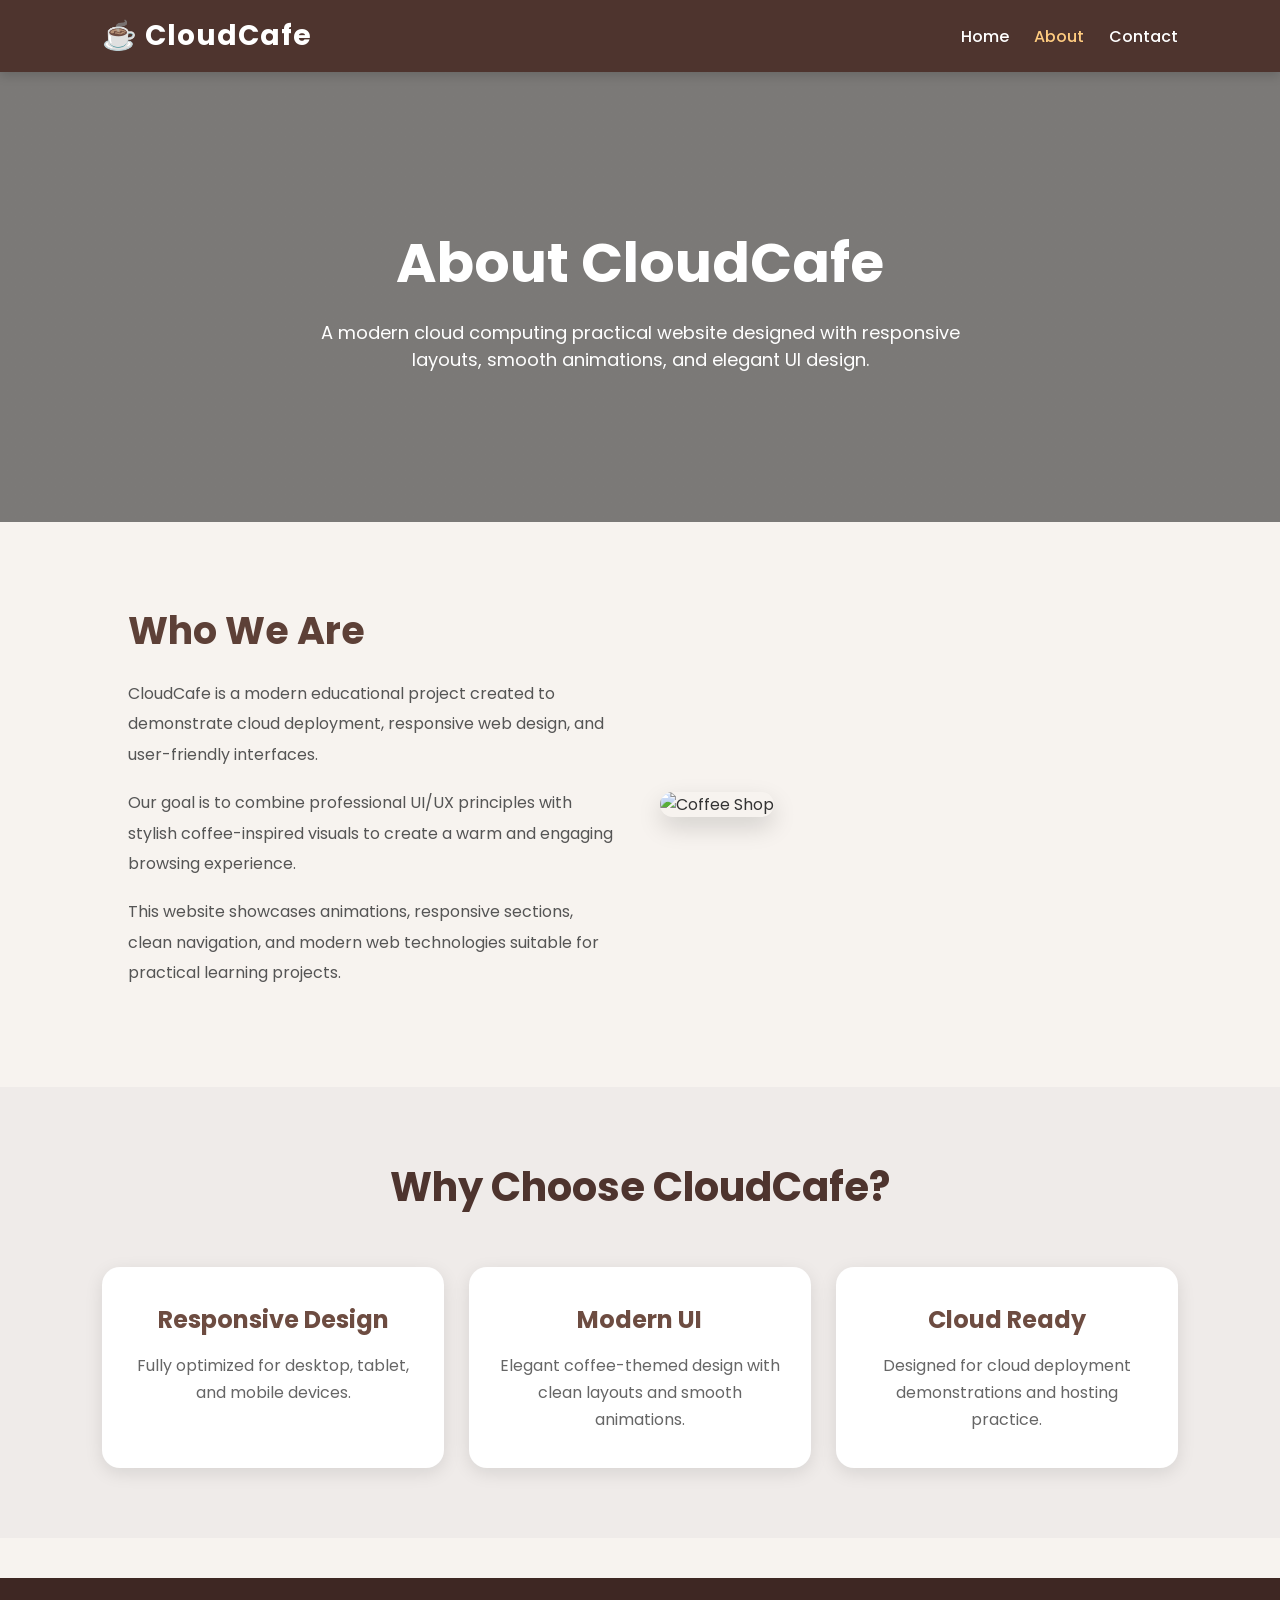
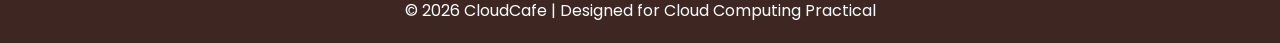
==== about.html @ df2002ba "Create about.html" ====
<!DOCTYPE html>
<html lang="en">
<head>
    <meta charset="UTF-8">
    <meta name="viewport" content="width=device-width, initial-scale=1.0">
    <title>About - CloudCafe</title>

    <!-- Google Font -->
    <link rel="preconnect" href="https://fonts.googleapis.com">
    <link rel="preconnect" href="https://fonts.gstatic.com" crossorigin>
    <link href="https://fonts.googleapis.com/css2?family=Poppins:wght@300;400;500;600;700&display=swap" rel="stylesheet">

    <style>
        *{
            margin:0;
            padding:0;
            box-sizing:border-box;
            font-family:'Poppins', sans-serif;
        }

        body{
            background:#f7f3ef;
            color:#333;
            overflow-x:hidden;
        }

        /* NAVBAR */
        header{
            background:#4e342e;
            padding:15px 8%;
            position:sticky;
            top:0;
            z-index:1000;
            box-shadow:0 4px 10px rgba(0,0,0,0.15);
        }

        .navbar{
            display:flex;
            justify-content:space-between;
            align-items:center;
        }

        .logo{
            font-size:28px;
            font-weight:700;
            color:white;
            letter-spacing:1px;
        }

        .nav-links{
            display:flex;
            gap:25px;
        }

        .nav-links a{
            text-decoration:none;
            color:white;
            font-weight:500;
            transition:0.3s;
            position:relative;
        }

        .nav-links a:hover,
        .nav-links .active{
            color:#ffcc80;
        }

        .nav-links a::after{
            content:'';
            position:absolute;
            width:0%;
            height:2px;
            left:0;
            bottom:-5px;
            background:#ffcc80;
            transition:0.3s;
        }

        .nav-links a:hover::after{
            width:100%;
        }

        /* HERO SECTION */
        .page-banner{
            height:50vh;
            background:
            linear-gradient(rgba(0,0,0,0.5), rgba(0,0,0,0.5)),
            url('https://images.unsplash.com/photo-1495474472287-4d71bcdd2085?q=80&w=1400&auto=format&fit=crop');
            background-size:cover;
            background-position:center;
            display:flex;
            flex-direction:column;
            justify-content:center;
            align-items:center;
            text-align:center;
            color:white;
            padding:20px;
        }

        .page-banner h1{
            font-size:55px;
            margin-bottom:15px;
            animation:fadeDown 1s ease;
        }

        .page-banner p{
            max-width:700px;
            font-size:18px;
            animation:fadeUp 1.2s ease;
        }

        /* CONTENT */
        .content-section{
            padding:80px 10%;
            display:grid;
            grid-template-columns:repeat(auto-fit, minmax(320px,1fr));
            gap:40px;
            align-items:center;
        }

        .content-text h2{
            font-size:38px;
            color:#5d4037;
            margin-bottom:20px;
        }

        .content-text p{
            line-height:1.9;
            margin-bottom:18px;
            color:#555;
        }

        .content-image img{
            width:100%;
            border-radius:20px;
            box-shadow:0 10px 25px rgba(0,0,0,0.15);
            transition:0.4s;
        }

        .content-image img:hover{
            transform:scale(1.03);
        }

        /* FEATURES */
        .features{
            background:#efebe9;
            padding:70px 8%;
            text-align:center;
        }

        .features h2{
            font-size:40px;
            color:#4e342e;
            margin-bottom:50px;
        }

        .feature-grid{
            display:grid;
            grid-template-columns:repeat(auto-fit, minmax(250px,1fr));
            gap:25px;
        }

        .feature-card{
            background:white;
            padding:35px 25px;
            border-radius:18px;
            box-shadow:0 5px 18px rgba(0,0,0,0.1);
            transition:0.4s;
        }

        .feature-card:hover{
            transform:translateY(-10px);
        }

        .feature-card h3{
            color:#6d4c41;
            margin-bottom:15px;
            font-size:24px;
        }

        .feature-card p{
            color:#666;
            line-height:1.7;
        }

        /* FOOTER */
        footer{
            background:#3e2723;
            color:white;
            text-align:center;
            padding:20px;
            margin-top:40px;
        }

        /* ANIMATIONS */
        @keyframes fadeDown{
            from{
                opacity:0;
                transform:translateY(-30px);
            }
            to{
                opacity:1;
                transform:translateY(0);
            }
        }

        @keyframes fadeUp{
            from{
                opacity:0;
                transform:translateY(30px);
            }
            to{
                opacity:1;
                transform:translateY(0);
            }
        }

        /* RESPONSIVE */
        @media(max-width:768px){

            .navbar{
                flex-direction:column;
                gap:15px;
            }

            .page-banner h1{
                font-size:40px;
            }

            .content-text h2{
                font-size:30px;
            }
        }
    </style>
</head>

<body>

    <!-- HEADER -->
    <header>
        <nav class="navbar">
            <div class="logo">☕ CloudCafe</div>

            <div class="nav-links">
                <a href="index.html">Home</a>
                <a href="about.html" class="active">About</a>
                <a href="contact.html">Contact</a>
            </div>
        </nav>
    </header>

    <!-- HERO -->
    <section class="page-banner">
        <h1>About CloudCafe</h1>
        <p>
            A modern cloud computing practical website designed with
            responsive layouts, smooth animations, and elegant UI design.
        </p>
    </section>

    <!-- ABOUT CONTENT -->
    <section class="content-section">

        <div class="content-text">
            <h2>Who We Are</h2>

            <p>
                CloudCafe is a modern educational project created to
                demonstrate cloud deployment, responsive web design,
                and user-friendly interfaces.
            </p>

            <p>
                Our goal is to combine professional UI/UX principles
                with stylish coffee-inspired visuals to create a warm
                and engaging browsing experience.
            </p>

            <p>
                This website showcases animations, responsive sections,
                clean navigation, and modern web technologies suitable
                for practical learning projects.
            </p>
        </div>

        <div class="content-image">
            <img src="https://images.unsplash.com/photo-1509042239860-f550ce710b93?q=80&w=1200&auto=format&fit=crop" alt="Coffee Shop">
        </div>

    </section>

    <!-- FEATURES -->
    <section class="features">

        <h2>Why Choose CloudCafe?</h2>

        <div class="feature-grid">

            <div class="feature-card">
                <h3>Responsive Design</h3>
                <p>
                    Fully optimized for desktop, tablet, and mobile devices.
                </p>
            </div>

            <div class="feature-card">
                <h3>Modern UI</h3>
                <p>
                    Elegant coffee-themed design with clean layouts and smooth animations.
                </p>
            </div>

            <div class="feature-card">
                <h3>Cloud Ready</h3>
                <p>
                    Designed for cloud deployment demonstrations and hosting practice.
                </p>
            </div>

        </div>

    </section>

    <!-- FOOTER -->
    <footer>
        <p>©️ 2026 CloudCafe | Designed for Cloud Computing Practical</p>
    </footer>

</body>
</html>
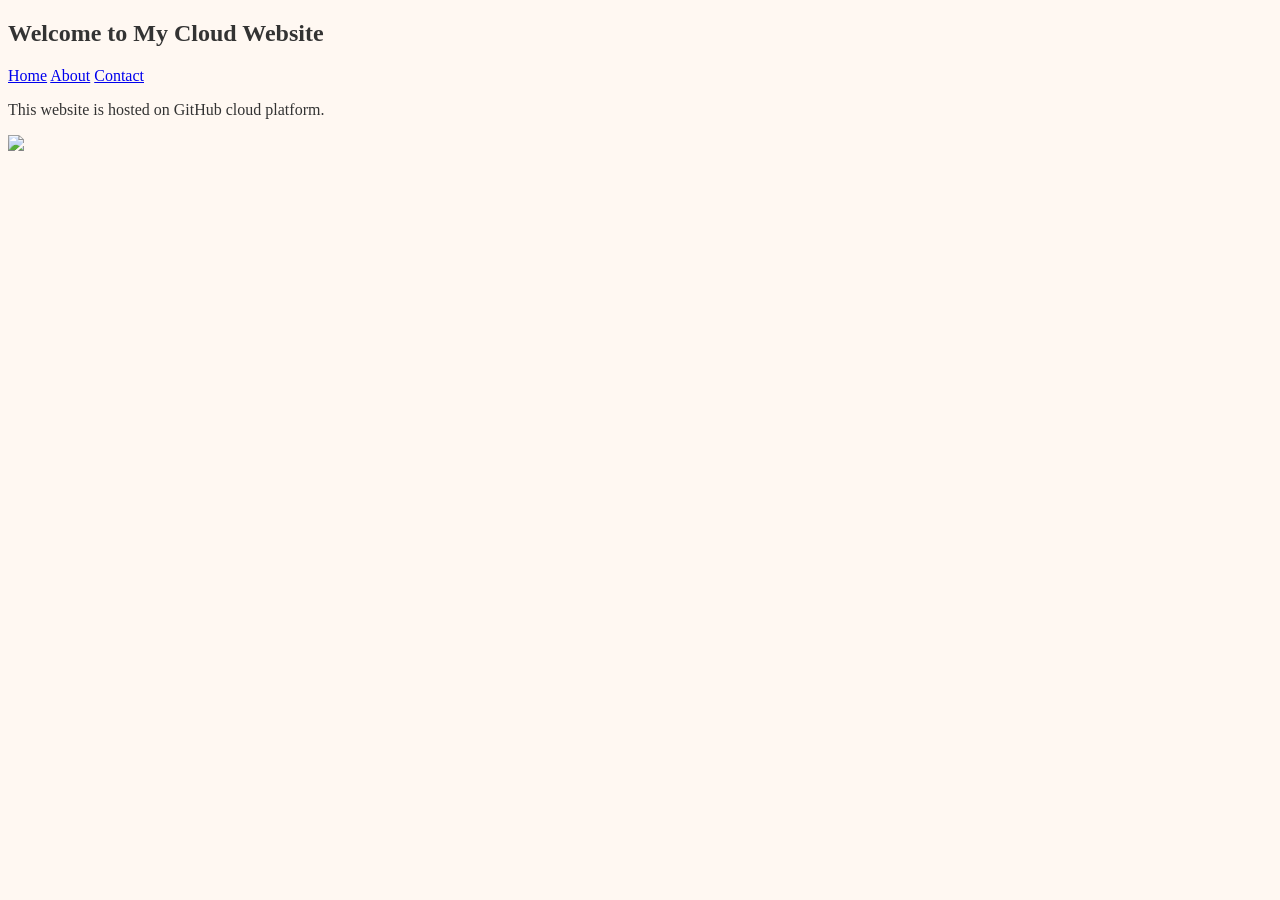
==== commit c6afd76c: "Update about.html" ====
--- a/about.html
+++ b/about.html
@@ -3,328 +3,34 @@
 <head>
     <meta charset="UTF-8">
     <meta name="viewport" content="width=device-width, initial-scale=1.0">
-    <title>About - CloudCafe</title>
+    <title>My Cloud Website</title>
 
-    <!-- Google Font -->
-    <link rel="preconnect" href="https://fonts.googleapis.com">
-    <link rel="preconnect" href="https://fonts.gstatic.com" crossorigin>
-    <link href="https://fonts.googleapis.com/css2?family=Poppins:wght@300;400;500;600;700&display=swap" rel="stylesheet">
-
-    <style>
-        *{
-            margin:0;
-            padding:0;
-            box-sizing:border-box;
-            font-family:'Poppins', sans-serif;
-        }
-
-        body{
-            background:#f7f3ef;
-            color:#333;
-            overflow-x:hidden;
-        }
-
-        /* NAVBAR */
-        header{
-            background:#4e342e;
-            padding:15px 8%;
-            position:sticky;
-            top:0;
-            z-index:1000;
-            box-shadow:0 4px 10px rgba(0,0,0,0.15);
-        }
-
-        .navbar{
-            display:flex;
-            justify-content:space-between;
-            align-items:center;
-        }
-
-        .logo{
-            font-size:28px;
-            font-weight:700;
-            color:white;
-            letter-spacing:1px;
-        }
-
-        .nav-links{
-            display:flex;
-            gap:25px;
-        }
-
-        .nav-links a{
-            text-decoration:none;
-            color:white;
-            font-weight:500;
-            transition:0.3s;
-            position:relative;
-        }
-
-        .nav-links a:hover,
-        .nav-links .active{
-            color:#ffcc80;
-        }
-
-        .nav-links a::after{
-            content:'';
-            position:absolute;
-            width:0%;
-            height:2px;
-            left:0;
-            bottom:-5px;
-            background:#ffcc80;
-            transition:0.3s;
-        }
-
-        .nav-links a:hover::after{
-            width:100%;
-        }
-
-        /* HERO SECTION */
-        .page-banner{
-            height:50vh;
-            background:
-            linear-gradient(rgba(0,0,0,0.5), rgba(0,0,0,0.5)),
-            url('https://images.unsplash.com/photo-1495474472287-4d71bcdd2085?q=80&w=1400&auto=format&fit=crop');
-            background-size:cover;
-            background-position:center;
-            display:flex;
-            flex-direction:column;
-            justify-content:center;
-            align-items:center;
-            text-align:center;
-            color:white;
-            padding:20px;
-        }
-
-        .page-banner h1{
-            font-size:55px;
-            margin-bottom:15px;
-            animation:fadeDown 1s ease;
-        }
-
-        .page-banner p{
-            max-width:700px;
-            font-size:18px;
-            animation:fadeUp 1.2s ease;
-        }
-
-        /* CONTENT */
-        .content-section{
-            padding:80px 10%;
-            display:grid;
-            grid-template-columns:repeat(auto-fit, minmax(320px,1fr));
-            gap:40px;
-            align-items:center;
-        }
-
-        .content-text h2{
-            font-size:38px;
-            color:#5d4037;
-            margin-bottom:20px;
-        }
-
-        .content-text p{
-            line-height:1.9;
-            margin-bottom:18px;
-            color:#555;
-        }
-
-        .content-image img{
-            width:100%;
-            border-radius:20px;
-            box-shadow:0 10px 25px rgba(0,0,0,0.15);
-            transition:0.4s;
-        }
-
-        .content-image img:hover{
-            transform:scale(1.03);
-        }
-
-        /* FEATURES */
-        .features{
-            background:#efebe9;
-            padding:70px 8%;
-            text-align:center;
-        }
-
-        .features h2{
-            font-size:40px;
-            color:#4e342e;
-            margin-bottom:50px;
-        }
-
-        .feature-grid{
-            display:grid;
-            grid-template-columns:repeat(auto-fit, minmax(250px,1fr));
-            gap:25px;
-        }
-
-        .feature-card{
-            background:white;
-            padding:35px 25px;
-            border-radius:18px;
-            box-shadow:0 5px 18px rgba(0,0,0,0.1);
-            transition:0.4s;
-        }
-
-        .feature-card:hover{
-            transform:translateY(-10px);
-        }
-
-        .feature-card h3{
-            color:#6d4c41;
-            margin-bottom:15px;
-            font-size:24px;
-        }
-
-        .feature-card p{
-            color:#666;
-            line-height:1.7;
-        }
-
-        /* FOOTER */
-        footer{
-            background:#3e2723;
-            color:white;
-            text-align:center;
-            padding:20px;
-            margin-top:40px;
-        }
-
-        /* ANIMATIONS */
-        @keyframes fadeDown{
-            from{
-                opacity:0;
-                transform:translateY(-30px);
-            }
-            to{
-                opacity:1;
-                transform:translateY(0);
-            }
-        }
-
-        @keyframes fadeUp{
-            from{
-                opacity:0;
-                transform:translateY(30px);
-            }
-            to{
-                opacity:1;
-                transform:translateY(0);
-            }
-        }
-
-        /* RESPONSIVE */
-        @media(max-width:768px){
-
-            .navbar{
-                flex-direction:column;
-                gap:15px;
-            }
-
-            .page-banner h1{
-                font-size:40px;
-            }
-
-            .content-text h2{
-                font-size:30px;
-            }
-        }
-    </style>
+    <link rel="stylesheet" href="style.css">
 </head>
 
 <body>
 
-    <!-- HEADER -->
-    <header>
-        <nav class="navbar">
-            <div class="logo">☕ CloudCafe</div>
+    <section class="container">
 
-            <div class="nav-links">
-                <a href="index.html">Home</a>
-                <a href="about.html" class="active">About</a>
-                <a href="contact.html">Contact</a>
-            </div>
+        <h1>Welcome to My Cloud Website</h1>
+
+        <nav>
+            <a href="index.html">Home</a>
+            <a href="about.html">About</a>
+            <a href="contact.html">Contact</a>
         </nav>
-    </header>
 
-    <!-- HERO -->
-    <section class="page-banner">
-        <h1>About CloudCafe</h1>
         <p>
-            A modern cloud computing practical website designed with
-            responsive layouts, smooth animations, and elegant UI design.
+            This website is hosted on GitHub cloud platform.
         </p>
-    </section>
 
-    <!-- ABOUT CONTENT -->
-    <section class="content-section">
+        <div class="card">
 
-        <div class="content-text">
-            <h2>Who We Are</h2>
-
-            <p>
-                CloudCafe is a modern educational project created to
-                demonstrate cloud deployment, responsive web design,
-                and user-friendly interfaces.
-            </p>
-
-            <p>
-                Our goal is to combine professional UI/UX principles
-                with stylish coffee-inspired visuals to create a warm
-                and engaging browsing experience.
-            </p>
-
-            <p>
-                This website showcases animations, responsive sections,
-                clean navigation, and modern web technologies suitable
-                for practical learning projects.
-            </p>
-        </div>
-
-        <div class="content-image">
-            <img src="https://images.unsplash.com/photo-1509042239860-f550ce710b93?q=80&w=1200&auto=format&fit=crop" alt="Coffee Shop">
-        </div>
-
-    </section>
-
-    <!-- FEATURES -->
-    <section class="features">
-
-        <h2>Why Choose CloudCafe?</h2>
-
-        <div class="feature-grid">
-
-            <div class="feature-card">
-                <h3>Responsive Design</h3>
-                <p>
-                    Fully optimized for desktop, tablet, and mobile devices.
-                </p>
-            </div>
-
-            <div class="feature-card">
-                <h3>Modern UI</h3>
-                <p>
-                    Elegant coffee-themed design with clean layouts and smooth animations.
-                </p>
-            </div>
-
-            <div class="feature-card">
-                <h3>Cloud Ready</h3>
-                <p>
-                    Designed for cloud deployment demonstrations and hosting practice.
-                </p>
-            </div>
+            <img src="https://upload.wikimedia.org/wikipedia/en/0/08/Kyungdong_University.png">
 
         </div>
 
     </section>
 
-    <!-- FOOTER -->
-    <footer>
-        <p>©️ 2026 CloudCafe | Designed for Cloud Computing Practical</p>
-    </footer>
-
 </body>
 </html>
--- a/style.css
+++ b/style.css
@@ -0,0 +1,387 @@
+# Bakery Website – Full Code
+
+## index.html
+
+```html
+<!DOCTYPE html>
+<html lang="en">
+<head>
+    <meta charset="UTF-8">
+    <meta name="viewport" content="width=device-width, initial-scale=1.0">
+    <title>Sweet Crumbs Bakery</title>
+    <link rel="stylesheet" href="style.css">
+    <link href="https://fonts.googleapis.com/css2?family=Poppins:wght@300;400;500;600;700&display=swap" rel="stylesheet">
+</head>
+<body>
+
+<header>
+    <nav class="navbar">
+        <h1 class="logo">Sweet Crumbs</h1>
+
+        <ul class="nav-links">
+            <li><a href="#home">Home</a></li>
+            <li><a href="#about">About</a></li>
+            <li><a href="#menu">Menu</a></li>
+            <li><a href="#gallery">Gallery</a></li>
+            <li><a href="#contact">Contact</a></li>
+        </ul>
+    </nav>
+</header>
+
+<section class="hero" id="home">
+    <div class="hero-content">
+        <h2>Freshly Baked Happiness Every Day</h2>
+        <p>Delicious cakes, pastries, breads, and cookies made with love and premium ingredients.</p>
+        <a href="#menu" class="btn">Explore Menu</a>
+    </div>
+</section>
+
+<section class="about" id="about">
+    <div class="about-image">
+        <img src="https://images.unsplash.com/photo-1509440159596-0249088772ff?q=80&w=1200&auto=format&fit=crop" alt="Bakery">
+    </div>
+
+    <div class="about-text">
+        <h2>About Our Bakery</h2>
+        <p>
+            Sweet Crumbs Bakery has been serving freshly baked treats since 2018.
+            We specialize in artisan breads, custom cakes, cupcakes, cookies,
+            and pastries crafted with passion.
+        </p>
+
+        <p>
+            Every product is baked daily using fresh ingredients to bring warmth,
+            sweetness, and joy to your day.
+        </p>
+    </div>
+</section>
+
+<section class="menu" id="menu">
+    <h2 class="section-title">Our Special Menu</h2>
+
+    <div class="menu-container">
+
+        <div class="menu-card">
+            <img src="https://images.unsplash.com/photo-1578985545062-69928b1d9587?q=80&w=1200&auto=format&fit=crop" alt="Cake">
+            <h3>Chocolate Cake</h3>
+            <p>Rich chocolate layered cake with creamy frosting.</p>
+            <span>$18</span>
+        </div>
+
+        <div class="menu-card">
+            <img src="https://images.unsplash.com/photo-1555507036-ab794f4afe5a?q=80&w=1200&auto=format&fit=crop" alt="Cupcake">
+            <h3>Vanilla Cupcakes</h3>
+            <p>Soft cupcakes topped with buttercream frosting.</p>
+            <span>$10</span>
+        </div>
+
+        <div class="menu-card">
+            <img src="https://images.unsplash.com/photo-1509440159596-0249088772ff?q=80&w=1200&auto=format&fit=crop" alt="Bread">
+            <h3>Fresh Bread</h3>
+            <p>Warm artisan bread baked every morning.</p>
+            <span>$7</span>
+        </div>
+
+    </div>
+</section>
+
+<section class="gallery" id="gallery">
+    <h2 class="section-title">Bakery Gallery</h2>
+
+    <div class="gallery-container">
+        <img src="https://images.unsplash.com/photo-1486427944299-d1955d23e34d?q=80&w=1200&auto=format&fit=crop" alt="Gallery 1">
+        <img src="https://images.unsplash.com/photo-1519864600265-abb23847ef2c?q=80&w=1200&auto=format&fit=crop" alt="Gallery 2">
+        <img src="https://images.unsplash.com/photo-1464306076886-da185f6a9d05?q=80&w=1200&auto=format&fit=crop" alt="Gallery 3">
+        <img src="https://images.unsplash.com/photo-1517433670267-08bbd4be890f?q=80&w=1200&auto=format&fit=crop" alt="Gallery 4">
+    </div>
+</section>
+
+<section class="contact" id="contact">
+    <h2 class="section-title">Contact Us</h2>
+
+    <form class="contact-form">
+        <input type="text" placeholder="Your Name" required>
+        <input type="email" placeholder="Your Email" required>
+        <textarea rows="5" placeholder="Your Message"></textarea>
+        <button type="submit">Send Message</button>
+    </form>
+</section>
+
+<footer>
+    <p>© 2026 Sweet Crumbs Bakery | All Rights Reserved</p>
+</footer>
+
+</body>
+</html>
+```
+
+---
+
+## style.css
+
+```css
+*{
+    margin:0;
+    padding:0;
+    box-sizing:border-box;
+    font-family:'Poppins',sans-serif;
+}
+
+body{
+    background:#fff8f2;
+    color:#333;
+}
+
+header{
+    background:#5d4037;
+    padding:18px 8%;
+    position:sticky;
+    top:0;
+    z-index:1000;
+}
+
+.navbar{
+    display:flex;
+    justify-content:space-between;
+    align-items:center;
+}
+
+.logo{
+    color:white;
+    font-size:30px;
+}
+
+.nav-links{
+    display:flex;
+    gap:25px;
+    list-style:none;
+}
+
+.nav-links a{
+    color:white;
+    text-decoration:none;
+    font-weight:500;
+    transition:0.3s;
+}
+
+.nav-links a:hover{
+    color:#ffcc80;
+}
+
+.hero{
+    height:90vh;
+    background:
+    linear-gradient(rgba(0,0,0,0.5),rgba(0,0,0,0.5)),
+    url('https://images.unsplash.com/photo-1517433670267-08bbd4be890f?q=80&w=1600&auto=format&fit=crop');
+
+    background-size:cover;
+    background-position:center;
+
+    display:flex;
+    justify-content:center;
+    align-items:center;
+    text-align:center;
+    padding:20px;
+}
+
+.hero-content h2{
+    font-size:60px;
+    color:white;
+    margin-bottom:20px;
+}
+
+.hero-content p{
+    color:white;
+    font-size:20px;
+    margin-bottom:30px;
+}
+
+.btn{
+    display:inline-block;
+    padding:14px 35px;
+    background:#ffb74d;
+    color:#4e342e;
+    text-decoration:none;
+    border-radius:40px;
+    font-weight:600;
+    transition:0.3s;
+}
+
+.btn:hover{
+    background:#ffe0b2;
+}
+
+.about{
+    padding:90px 10%;
+    display:grid;
+    grid-template-columns:repeat(auto-fit,minmax(320px,1fr));
+    gap:50px;
+    align-items:center;
+}
+
+.about-image img{
+    width:100%;
+    border-radius:20px;
+}
+
+.about-text h2{
+    font-size:42px;
+    color:#5d4037;
+    margin-bottom:20px;
+}
+
+.about-text p{
+    line-height:1.8;
+    margin-bottom:15px;
+}
+
+.section-title{
+    text-align:center;
+    font-size:42px;
+    color:#5d4037;
+    margin-bottom:50px;
+}
+
+.menu{
+    padding:90px 8%;
+    background:#f7ede4;
+}
+
+.menu-container{
+    display:grid;
+    grid-template-columns:repeat(auto-fit,minmax(280px,1fr));
+    gap:30px;
+}
+
+.menu-card{
+    background:white;
+    border-radius:20px;
+    overflow:hidden;
+    box-shadow:0 5px 15px rgba(0,0,0,0.1);
+    transition:0.3s;
+}
+
+.menu-card:hover{
+    transform:translateY(-10px);
+}
+
+.menu-card img{
+    width:100%;
+    height:250px;
+    object-fit:cover;
+}
+
+.menu-card h3{
+    font-size:28px;
+    color:#5d4037;
+    margin:20px;
+}
+
+.menu-card p{
+    margin:0 20px 20px;
+    color:#666;
+}
+
+.menu-card span{
+    display:block;
+    margin:0 20px 25px;
+    font-size:22px;
+    color:#ff9800;
+    font-weight:bold;
+}
+
+.gallery{
+    padding:90px 8%;
+}
+
+.gallery-container{
+    display:grid;
+    grid-template-columns:repeat(auto-fit,minmax(250px,1fr));
+    gap:20px;
+}
+
+.gallery-container img{
+    width:100%;
+    height:260px;
+    object-fit:cover;
+    border-radius:18px;
+    transition:0.3s;
+}
+
+.gallery-container img:hover{
+    transform:scale(1.04);
+}
+
+.contact{
+    padding:90px 8%;
+    background:#f7ede4;
+}
+
+.contact-form{
+    max-width:700px;
+    margin:auto;
+    display:flex;
+    flex-direction:column;
+    gap:20px;
+}
+
+.contact-form input,
+.contact-form textarea{
+    padding:16px;
+    border:none;
+    border-radius:10px;
+    font-size:16px;
+}
+
+.contact-form button{
+    padding:16px;
+    background:#5d4037;
+    color:white;
+    border:none;
+    border-radius:10px;
+    font-size:18px;
+    cursor:pointer;
+    transition:0.3s;
+}
+
+.contact-form button:hover{
+    background:#8d6e63;
+}
+
+footer{
+    background:#4e342e;
+    color:white;
+    text-align:center;
+    padding:20px;
+}
+
+@media(max-width:768px){
+
+    .navbar{
+        flex-direction:column;
+        gap:20px;
+    }
+
+    .nav-links{
+        flex-wrap:wrap;
+        justify-content:center;
+    }
+
+    .hero-content h2{
+        font-size:40px;
+    }
+
+}
+```
+
+---
+
+## How To Run
+
+1. Create a folder named `bakery-website`
+2. Create two files:
+
+   * `index.html`
+   * `style.css`
+3. Copy the code into the files.
+4. Open `index.html` in your browser.
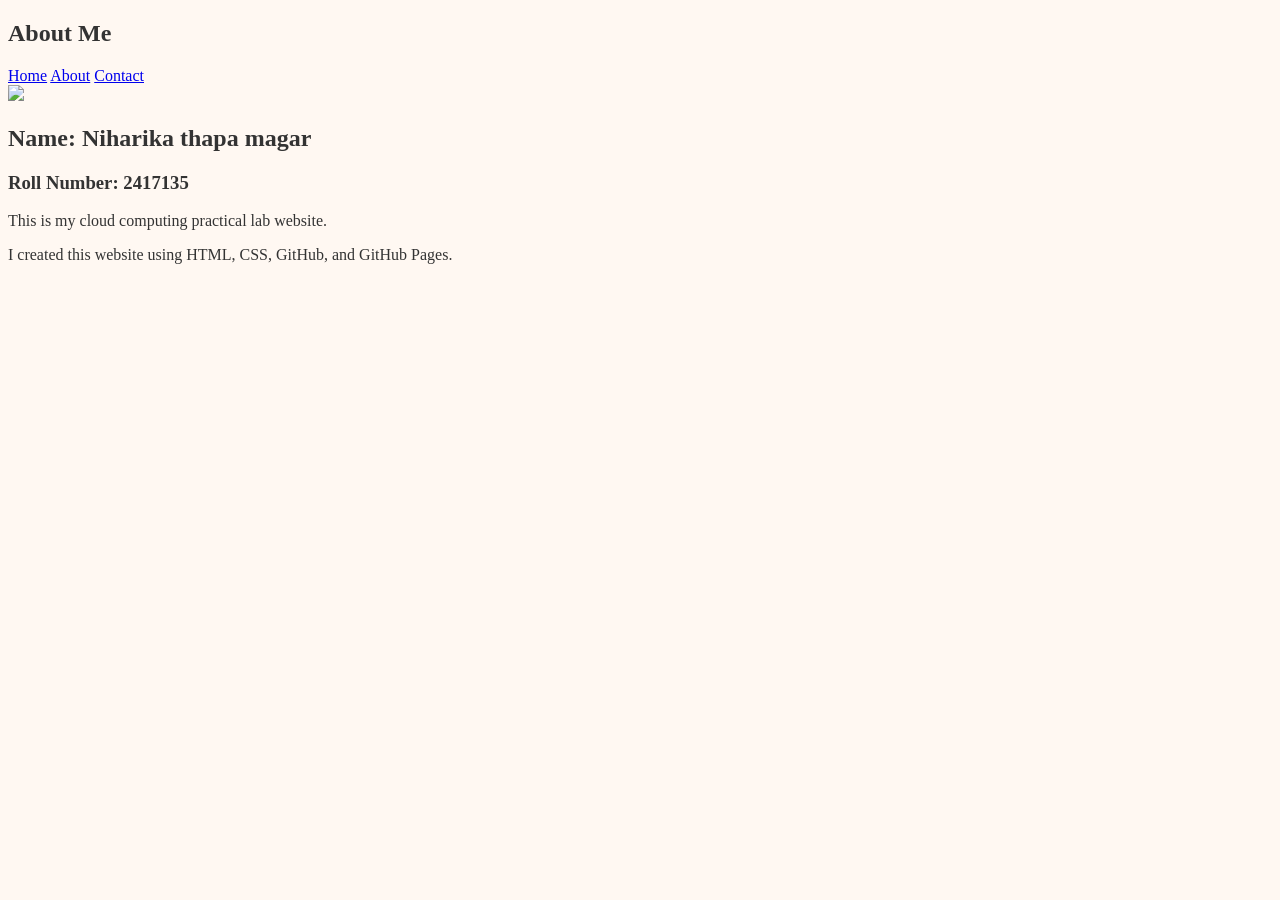
==== commit f3a9121b: "Update about.html" ====
--- a/about.html
+++ b/about.html
@@ -3,7 +3,7 @@
 <head>
     <meta charset="UTF-8">
     <meta name="viewport" content="width=device-width, initial-scale=1.0">
-    <title>My Cloud Website</title>
+    <title>About Me</title>
 
     <link rel="stylesheet" href="style.css">
 </head>
@@ -12,7 +12,7 @@
 
     <section class="container">
 
-        <h1>Welcome to My Cloud Website</h1>
+        <h1>About Me</h1>
 
         <nav>
             <a href="index.html">Home</a>
@@ -20,13 +20,23 @@
             <a href="contact.html">Contact</a>
         </nav>
 
-        <p>
-            This website is hosted on GitHub cloud platform.
-        </p>
-
         <div class="card">
 
-            <img src="https://upload.wikimedia.org/wikipedia/en/0/08/Kyungdong_University.png">
+            <img class="profile"
+            src="https://cdn-icons-png.flaticon.com/512/6997/6997662.png">
+
+            <h2>Name: Niharika thapa magar</h2>
+
+            <h3>Roll Number: 2417135</h3>
+
+            <p>
+                This is my cloud computing practical lab website.
+            </p>
+
+            <p>
+                I created this website using HTML, CSS, GitHub,
+                and GitHub Pages.
+            </p>
 
         </div>
 
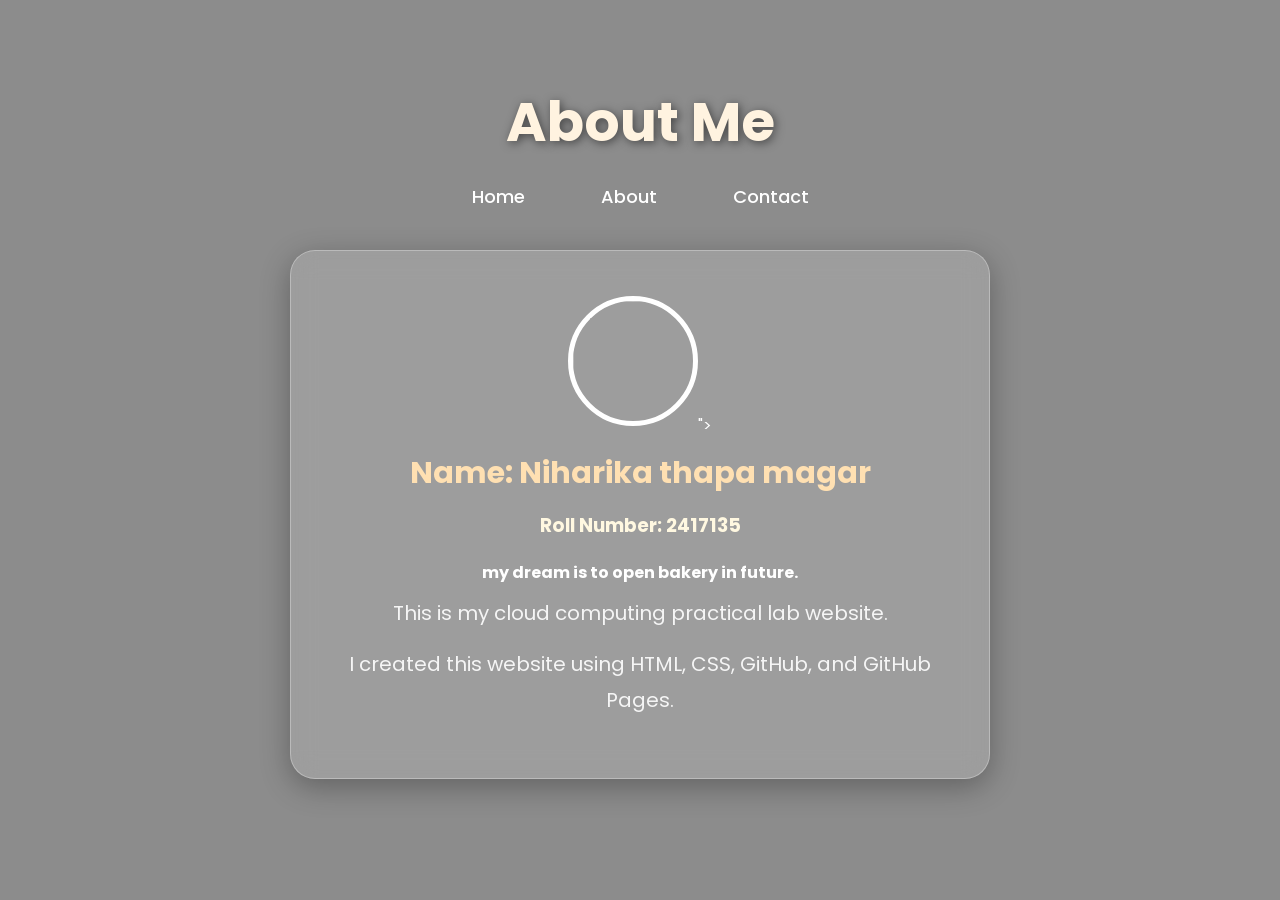
==== commit 3475869d: "Update about.html" ====
--- a/about.html
+++ b/about.html
@@ -23,11 +23,12 @@
         <div class="card">
 
             <img class="profile"
-            src="https://cdn-icons-png.flaticon.com/512/6997/6997662.png">
+            src="<img class="profile" src="photo.jpg">">
 
             <h2>Name: Niharika thapa magar</h2>
 
             <h3>Roll Number: 2417135</h3>
+            <h4>my dream is to open bakery in future.</h4>
 
             <p>
                 This is my cloud computing practical lab website.
--- a/style.css
+++ b/style.css
@@ -1,387 +1,152 @@
-# Bakery Website – Full Code
+@import url('https://fonts.googleapis.com/css2?family=Poppins:wght@300;400;500;600;700&display=swap');
 
-## index.html
-
-```html
-<!DOCTYPE html>
-<html lang="en">
-<head>
-    <meta charset="UTF-8">
-    <meta name="viewport" content="width=device-width, initial-scale=1.0">
-    <title>Sweet Crumbs Bakery</title>
-    <link rel="stylesheet" href="style.css">
-    <link href="https://fonts.googleapis.com/css2?family=Poppins:wght@300;400;500;600;700&display=swap" rel="stylesheet">
-</head>
-<body>
-
-<header>
-    <nav class="navbar">
-        <h1 class="logo">Sweet Crumbs</h1>
-
-        <ul class="nav-links">
-            <li><a href="#home">Home</a></li>
-            <li><a href="#about">About</a></li>
-            <li><a href="#menu">Menu</a></li>
-            <li><a href="#gallery">Gallery</a></li>
-            <li><a href="#contact">Contact</a></li>
-        </ul>
-    </nav>
-</header>
-
-<section class="hero" id="home">
-    <div class="hero-content">
-        <h2>Freshly Baked Happiness Every Day</h2>
-        <p>Delicious cakes, pastries, breads, and cookies made with love and premium ingredients.</p>
-        <a href="#menu" class="btn">Explore Menu</a>
-    </div>
-</section>
-
-<section class="about" id="about">
-    <div class="about-image">
-        <img src="https://images.unsplash.com/photo-1509440159596-0249088772ff?q=80&w=1200&auto=format&fit=crop" alt="Bakery">
-    </div>
-
-    <div class="about-text">
-        <h2>About Our Bakery</h2>
-        <p>
-            Sweet Crumbs Bakery has been serving freshly baked treats since 2018.
-            We specialize in artisan breads, custom cakes, cupcakes, cookies,
-            and pastries crafted with passion.
-        </p>
-
-        <p>
-            Every product is baked daily using fresh ingredients to bring warmth,
-            sweetness, and joy to your day.
-        </p>
-    </div>
-</section>
-
-<section class="menu" id="menu">
-    <h2 class="section-title">Our Special Menu</h2>
-
-    <div class="menu-container">
-
-        <div class="menu-card">
-            <img src="https://images.unsplash.com/photo-1578985545062-69928b1d9587?q=80&w=1200&auto=format&fit=crop" alt="Cake">
-            <h3>Chocolate Cake</h3>
-            <p>Rich chocolate layered cake with creamy frosting.</p>
-            <span>$18</span>
-        </div>
-
-        <div class="menu-card">
-            <img src="https://images.unsplash.com/photo-1555507036-ab794f4afe5a?q=80&w=1200&auto=format&fit=crop" alt="Cupcake">
-            <h3>Vanilla Cupcakes</h3>
-            <p>Soft cupcakes topped with buttercream frosting.</p>
-            <span>$10</span>
-        </div>
-
-        <div class="menu-card">
-            <img src="https://images.unsplash.com/photo-1509440159596-0249088772ff?q=80&w=1200&auto=format&fit=crop" alt="Bread">
-            <h3>Fresh Bread</h3>
-            <p>Warm artisan bread baked every morning.</p>
-            <span>$7</span>
-        </div>
-
-    </div>
-</section>
-
-<section class="gallery" id="gallery">
-    <h2 class="section-title">Bakery Gallery</h2>
-
-    <div class="gallery-container">
-        <img src="https://images.unsplash.com/photo-1486427944299-d1955d23e34d?q=80&w=1200&auto=format&fit=crop" alt="Gallery 1">
-        <img src="https://images.unsplash.com/photo-1519864600265-abb23847ef2c?q=80&w=1200&auto=format&fit=crop" alt="Gallery 2">
-        <img src="https://images.unsplash.com/photo-1464306076886-da185f6a9d05?q=80&w=1200&auto=format&fit=crop" alt="Gallery 3">
-        <img src="https://images.unsplash.com/photo-1517433670267-08bbd4be890f?q=80&w=1200&auto=format&fit=crop" alt="Gallery 4">
-    </div>
-</section>
-
-<section class="contact" id="contact">
-    <h2 class="section-title">Contact Us</h2>
-
-    <form class="contact-form">
-        <input type="text" placeholder="Your Name" required>
-        <input type="email" placeholder="Your Email" required>
-        <textarea rows="5" placeholder="Your Message"></textarea>
-        <button type="submit">Send Message</button>
-    </form>
-</section>
-
-<footer>
-    <p>© 2026 Sweet Crumbs Bakery | All Rights Reserved</p>
-</footer>
-
-</body>
-</html>
-```
-
----
-
-## style.css
-
-```css
 *{
     margin:0;
     padding:0;
     box-sizing:border-box;
-    font-family:'Poppins',sans-serif;
+    font-family:'Poppins', sans-serif;
 }
 
 body{
-    background:#fff8f2;
-    color:#333;
+
+    background:
+    linear-gradient(rgba(0,0,0,0.45),
+    rgba(0,0,0,0.45)),
+
+    url('https://images.unsplash.com/photo-1495474472287-4d71bcdd2085?q=80&w=1600&auto=format&fit=crop');
+
+    background-size:cover;
+    background-position:center;
+    background-attachment:fixed;
+
+    min-height:100vh;
+    color:white;
 }
 
-header{
-    background:#5d4037;
-    padding:18px 8%;
-    position:sticky;
-    top:0;
-    z-index:1000;
+/* MAIN CONTAINER */
+
+.container{
+    text-align:center;
+    padding:80px 20px;
 }
 
-.navbar{
-    display:flex;
-    justify-content:space-between;
-    align-items:center;
+/* TITLE */
+
+h1{
+    font-size:55px;
+    margin-bottom:20px;
+    color:#fff3e0;
+    text-shadow:2px 2px 10px rgba(0,0,0,0.5);
 }
 
-.logo{
-    color:white;
-    font-size:30px;
+/* NAVIGATION */
+
+nav{
+    margin-bottom:30px;
 }
 
-.nav-links{
-    display:flex;
-    gap:25px;
-    list-style:none;
-}
-
-.nav-links a{
+nav a{
+    text-decoration:none;
     color:white;
-    text-decoration:none;
+    margin:0 18px;
+    font-size:18px;
     font-weight:500;
+    padding:10px 18px;
+    border-radius:30px;
     transition:0.3s;
 }
 
-.nav-links a:hover{
-    color:#ffcc80;
+nav a:hover{
+    background:#ffb74d;
+    color:#4e342e;
 }
 
-.hero{
-    height:90vh;
-    background:
-    linear-gradient(rgba(0,0,0,0.5),rgba(0,0,0,0.5)),
-    url('https://images.unsplash.com/photo-1517433670267-08bbd4be890f?q=80&w=1600&auto=format&fit=crop');
+/* PARAGRAPH */
 
-    background-size:cover;
-    background-position:center;
-
-    display:flex;
-    justify-content:center;
-    align-items:center;
-    text-align:center;
-    padding:20px;
+p{
+    font-size:20px;
+    margin-top:10px;
 }
 
-.hero-content h2{
-    font-size:60px;
-    color:white;
-    margin-bottom:20px;
+/* CARD DESIGN */
+
+.card{
+    width:80%;
+    max-width:700px;
+
+    margin:40px auto;
+
+    padding:45px;
+
+    background:rgba(255,255,255,0.15);
+
+    backdrop-filter:blur(12px);
+
+    border:1px solid rgba(255,255,255,0.3);
+
+    border-radius:25px;
+
+    box-shadow:0 8px 30px rgba(0,0,0,0.3);
+
+    transition:0.4s;
 }
 
-.hero-content p{
-    color:white;
-    font-size:20px;
-    margin-bottom:30px;
+.card:hover{
+    transform:translateY(-8px);
 }
 
-.btn{
-    display:inline-block;
-    padding:14px 35px;
-    background:#ffb74d;
-    color:#4e342e;
-    text-decoration:none;
-    border-radius:40px;
-    font-weight:600;
-    transition:0.3s;
+/* IMAGE */
+
+.card img{
+    width:130px;
+    height:130px;
+    object-fit:cover;
+    margin-bottom:25px;
+    border-radius:50%;
+    border:5px solid white;
 }
 
-.btn:hover{
-    background:#ffe0b2;
+/* HEADINGS */
+
+.card h2{
+    margin-bottom:15px;
+    font-size:30px;
+    color:#ffe0b2;
 }
 
-.about{
-    padding:90px 10%;
-    display:grid;
-    grid-template-columns:repeat(auto-fit,minmax(320px,1fr));
-    gap:50px;
-    align-items:center;
+.card h3{
+    margin-bottom:20px;
+    color:#fff8e1;
 }
 
-.about-image img{
-    width:100%;
-    border-radius:20px;
+/* CARD TEXT */
+
+.card p{
+    margin-bottom:15px;
+    line-height:1.8;
+    color:#f5f5f5;
 }
 
-.about-text h2{
-    font-size:42px;
-    color:#5d4037;
-    margin-bottom:20px;
-}
-
-.about-text p{
-    line-height:1.8;
-    margin-bottom:15px;
-}
-
-.section-title{
-    text-align:center;
-    font-size:42px;
-    color:#5d4037;
-    margin-bottom:50px;
-}
-
-.menu{
-    padding:90px 8%;
-    background:#f7ede4;
-}
-
-.menu-container{
-    display:grid;
-    grid-template-columns:repeat(auto-fit,minmax(280px,1fr));
-    gap:30px;
-}
-
-.menu-card{
-    background:white;
-    border-radius:20px;
-    overflow:hidden;
-    box-shadow:0 5px 15px rgba(0,0,0,0.1);
-    transition:0.3s;
-}
-
-.menu-card:hover{
-    transform:translateY(-10px);
-}
-
-.menu-card img{
-    width:100%;
-    height:250px;
-    object-fit:cover;
-}
-
-.menu-card h3{
-    font-size:28px;
-    color:#5d4037;
-    margin:20px;
-}
-
-.menu-card p{
-    margin:0 20px 20px;
-    color:#666;
-}
-
-.menu-card span{
-    display:block;
-    margin:0 20px 25px;
-    font-size:22px;
-    color:#ff9800;
-    font-weight:bold;
-}
-
-.gallery{
-    padding:90px 8%;
-}
-
-.gallery-container{
-    display:grid;
-    grid-template-columns:repeat(auto-fit,minmax(250px,1fr));
-    gap:20px;
-}
-
-.gallery-container img{
-    width:100%;
-    height:260px;
-    object-fit:cover;
-    border-radius:18px;
-    transition:0.3s;
-}
-
-.gallery-container img:hover{
-    transform:scale(1.04);
-}
-
-.contact{
-    padding:90px 8%;
-    background:#f7ede4;
-}
-
-.contact-form{
-    max-width:700px;
-    margin:auto;
-    display:flex;
-    flex-direction:column;
-    gap:20px;
-}
-
-.contact-form input,
-.contact-form textarea{
-    padding:16px;
-    border:none;
-    border-radius:10px;
-    font-size:16px;
-}
-
-.contact-form button{
-    padding:16px;
-    background:#5d4037;
-    color:white;
-    border:none;
-    border-radius:10px;
-    font-size:18px;
-    cursor:pointer;
-    transition:0.3s;
-}
-
-.contact-form button:hover{
-    background:#8d6e63;
-}
-
-footer{
-    background:#4e342e;
-    color:white;
-    text-align:center;
-    padding:20px;
-}
+/* MOBILE RESPONSIVE */
 
 @media(max-width:768px){
 
-    .navbar{
-        flex-direction:column;
-        gap:20px;
+    h1{
+        font-size:38px;
     }
 
-    .nav-links{
-        flex-wrap:wrap;
-        justify-content:center;
+    nav a{
+        display:inline-block;
+        margin:8px;
     }
 
-    .hero-content h2{
-        font-size:40px;
+    .card{
+        width:95%;
+        padding:30px;
+    }
+
+    .card h2{
+        font-size:24px;
     }
 
 }
-```
-
----
-
-## How To Run
-
-1. Create a folder named `bakery-website`
-2. Create two files:
-
-   * `index.html`
-   * `style.css`
-3. Copy the code into the files.
-4. Open `index.html` in your browser.
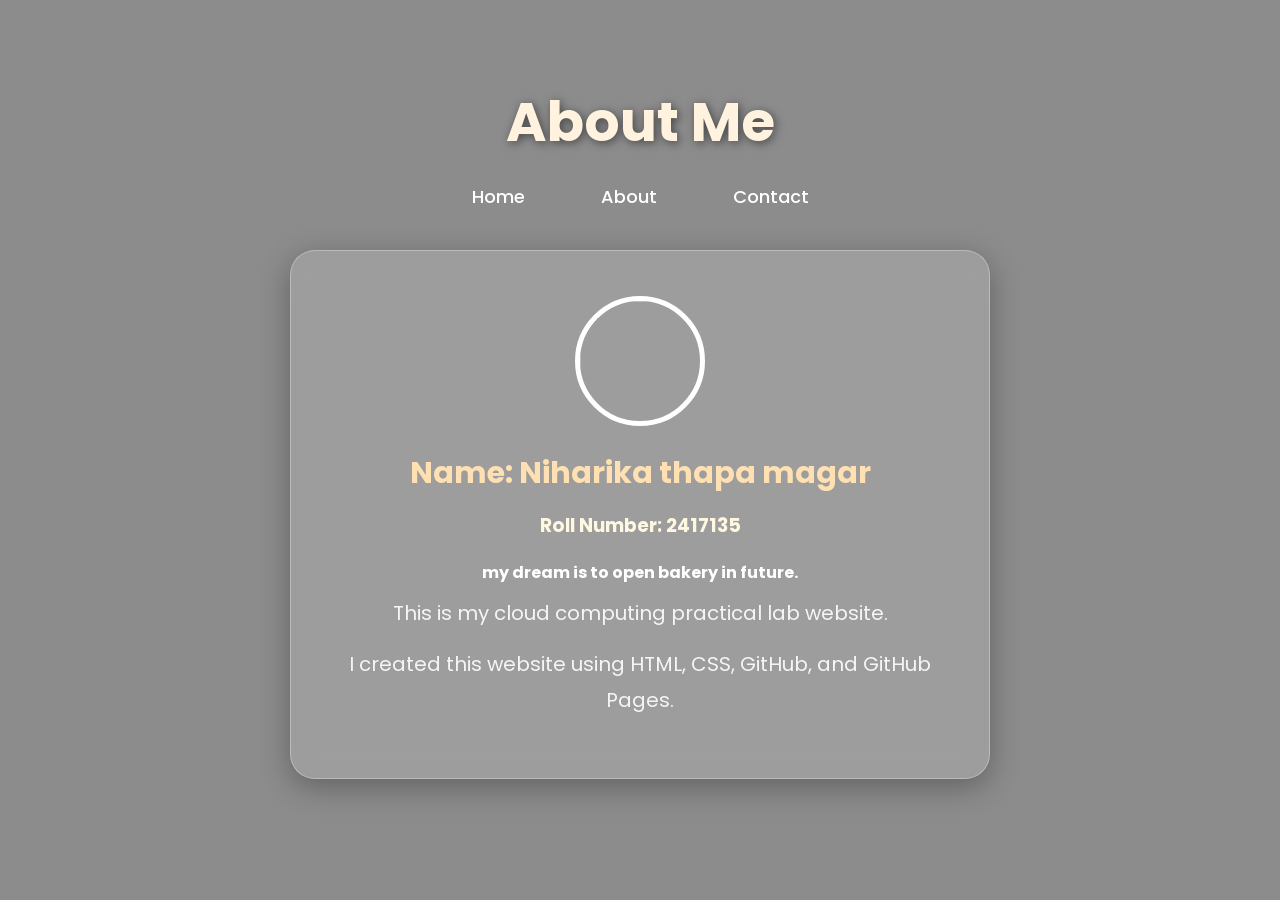
==== commit 21c845a9: "Update about.html" ====
--- a/about.html
+++ b/about.html
@@ -22,8 +22,8 @@
 
         <div class="card">
 
-            <img class="profile"
-            src="<img class="profile" src="photo.jpg">">
+       <img class="profile" src="IMG_1105.jpeg">
+            
 
             <h2>Name: Niharika thapa magar</h2>
 
